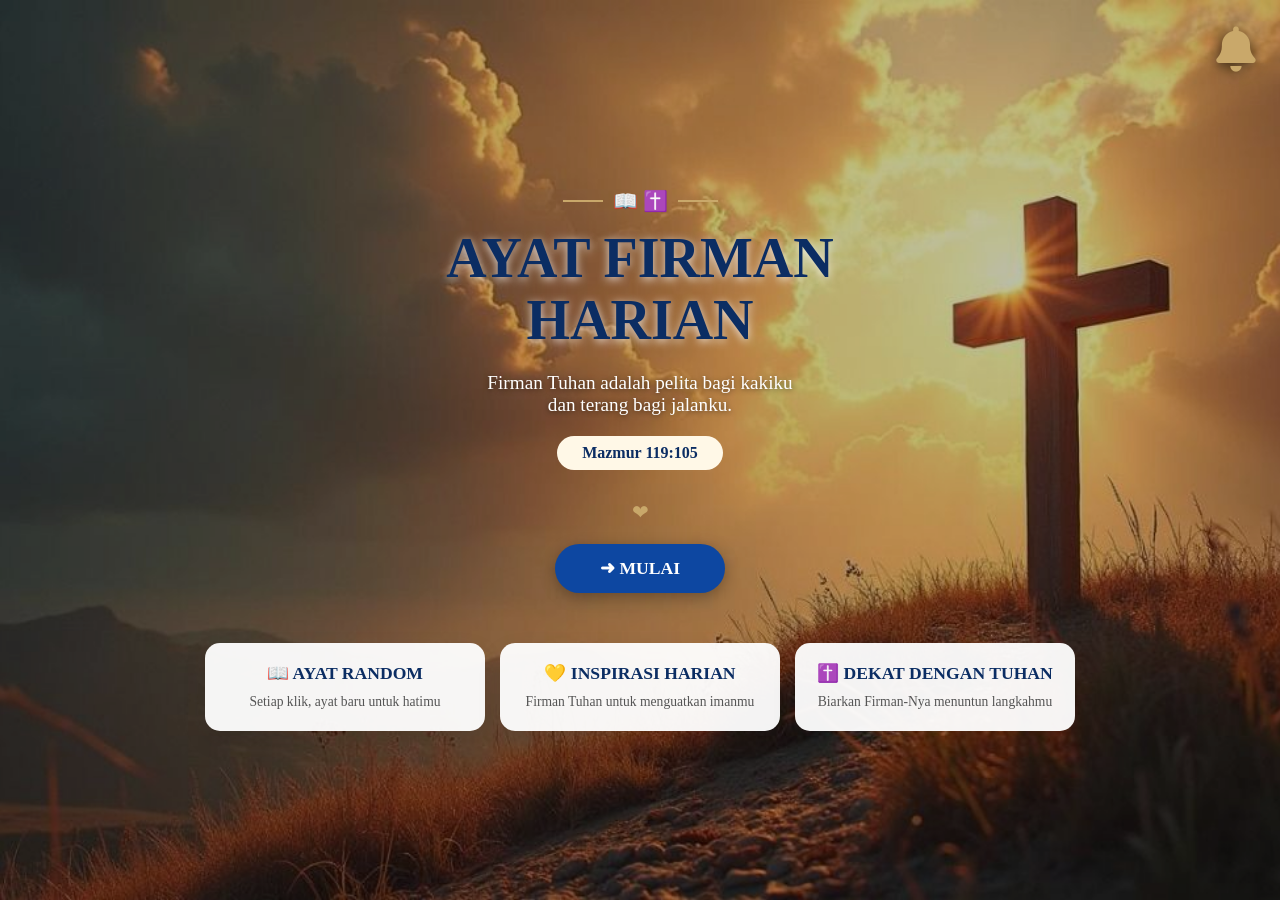
==== index.html @ a87ec7a0 "Add files via upload" ====
<!DOCTYPE html>
<html lang="id">

<head>
    <meta charset="UTF-8">
    <meta name="viewport" content="width=device-width, initial-scale=1.0">
    <title>Ayat Firman Harian</title>
    <link rel="stylesheet" href="style.css">
    <link rel="stylesheet" href="https://cdnjs.cloudflare.com/ajax/libs/font-awesome/6.4.0/css/all.min.css">
</head>

<body>
    <section class="hero">
        <div class="overlay">
            <!-- LINK KE HALAMAN PEMBERITAHUAN -->
            <a href="pemberitahuan.html" class="btn-top-right" title="Jadwal Komunitas">
                <i class="fa-solid fa-bell"></i>
            </a>

            <div class="top-icon">
                <div class="line"></div>
                <div class="icon">📖 ✝️</div>
                <div class="line"></div>
            </div>

            <h1>AYAT FIRMAN<br>HARIAN</h1>
            <p class="ayat">Firman Tuhan adalah pelita bagi kakiku<br>dan terang bagi jalanku.</p>
            <div class="mazmur">Mazmur 119:105</div>

            <div class="divider"><span>❤</span></div>

            <!-- TOMBOL MULAI -->
            <div class="action-buttons-home">
                <a href="home.html" class="btn">➜ MULAI</a>
            </div>

            <div class="fitur">
                <div class="box">
                    <h3>📖 AYAT RANDOM</h3>
                    <p>Setiap klik, ayat baru untuk hatimu</p>
                </div>
                <div class="box">
                    <h3>💛 INSPIRASI HARIAN</h3>
                    <p>Firman Tuhan untuk menguatkan imanmu</p>
                </div>
                <div class="box">
                    <h3>✝️ DEKAT DENGAN TUHAN</h3>
                    <p>Biarkan Firman-Nya menuntun langkahmu</p>
                </div>
            </div>
        </div>
    </section>
</body>

</html>
---- style.css ----
/* --- RESET & GLOBAL --- */
* { margin: 0; padding: 0; box-sizing: border-box; font-family: 'Georgia', serif; }

/* --- HERO SECTION --- */
.hero { 
    background: url('bg.jpg.jpg') no-repeat center center/cover; 
    min-height: 100vh; /* KUNCI PERBAIKAN: Agar background bisa memanjang menyesuaikan konten */
    display: flex; 
    justify-content: center; 
    align-items: center; 
    text-align: center; 
}

.overlay { 
    position: relative; 
    background: rgba(0, 0, 0, 0.25); 
    width: 100%; 
    min-height: 100vh; /* Background gelap juga ikut memanjang */
    display: flex; 
    flex-direction: column; 
    justify-content: center; 
    align-items: center; 
    padding: 60px 20px 40px; /* Memberi jarak aman di atas dan bawah */
}

/* --- TOMBOL POJOK KANAN ATAS (LONCENG) --- */
.btn-top-right {
    position: absolute;
    top: 25px;
    right: 25px;
    background: transparent;
    border: none;
    color: #c9a86a; 
    font-size: 45px; 
    cursor: pointer;
    transition: 0.3s;
    z-index: 100;
    filter: drop-shadow(0 3px 6px rgba(0,0,0,0.6));
    text-decoration: none;
}

.btn-top-right:hover {
    color: #fff;
    transform: scale(1.15) rotate(15deg);
}

/* --- DECORATION --- */
.top-icon { display: flex; align-items: center; gap: 10px; margin-bottom: 15px; }
.top-icon .line { width: 40px; height: 2px; background: #c9a86a; }
.top-icon .icon { font-size: 20px; }

/* --- TEXTS --- */
h1 { font-size: 3.5rem; color: #0b2d63; line-height: 1.1; margin-bottom: 20px; text-shadow: 0 2px 10px rgba(255,255,255,0.8); }
.ayat { font-size: 1.2rem; color: #fff; margin-bottom: 20px; max-width: 600px; text-shadow: 0 1px 5px rgba(0,0,0,0.5); }
.mazmur { display: inline-block; background: #fff8e7; padding: 8px 25px; border-radius: 30px; font-size: 1rem; color: #0b2d63; font-weight: bold; margin-bottom: 30px; }
.divider { margin-bottom: 20px; color: #c9a86a; font-size: 20px; }

/* --- WADAH TOMBOL MULAI --- */
.action-buttons-home {
    display: flex;
    justify-content: center;
    margin-bottom: 50px;
}

.btn { 
    display: inline-block; 
    background: #0d47a1; 
    color: white; 
    text-decoration: none; 
    padding: 14px 45px; 
    font-size: 1.1rem; 
    border-radius: 40px; 
    font-weight: bold;
    transition: 0.3s; 
    box-shadow: 0 4px 15px rgba(0,0,0,0.3); 
    border: none;
    cursor: pointer;
}
.btn:hover { transform: scale(1.05); background: #1a3c66; }

/* --- FEATURE CARDS --- */
.fitur { display: flex; justify-content: center; gap: 15px; padding: 0 20px; flex-wrap: wrap; width: 100%; max-width: 1000px; }
.box { 
    background: rgba(255, 255, 255, 0.95); 
    padding: 20px; 
    width: 280px; 
    border-radius: 15px; 
    box-shadow: 0 10px 25px rgba(0,0,0,0.1); 
    text-align: center;
}
.box h3 { color: #0b2d63; margin-bottom: 8px; font-size: 1.1rem; }
.box p { font-size: 0.85rem; color: #555; line-height: 1.4; }

/* --- HALAMAN PEMBERITAHUAN --- */
.info-container {
    background: rgba(255, 255, 255, 0.95);
    padding: 40px;
    border-radius: 20px;
    width: 100%;
    max-width: 600px;
    text-align: center;
    box-shadow: 0 15px 30px rgba(0,0,0,0.2);
    animation: munculPopup 0.4s ease-out;
}

@keyframes munculPopup {
    from { transform: translateY(20px); opacity: 0; }
    to { transform: translateY(0); opacity: 1; }
}

.info-container h2 {
    color: #0b2d63;
    font-size: 2rem;
    margin-bottom: 5px;
    font-family: 'Georgia', serif;
}

.info-subtitle {
    color: #666;
    font-style: italic;
    margin-bottom: 25px;
    border-bottom: 2px solid #c9a86a;
    padding-bottom: 15px;
}

.cg-list { text-align: left; max-height: 50vh; overflow-y: auto; padding-right: 5px; }

.cg-item {
    background: #f4f7f6;
    padding: 20px;
    border-radius: 12px;
    margin-bottom: 15px;
    border-left: 5px solid #0d47a1;
    box-shadow: 0 4px 10px rgba(0,0,0,0.05);
}

.cg-item h4 { color: #0d47a1; font-size: 1.2rem; margin-bottom: 8px; font-family: Arial, sans-serif; }
.cg-item p { color: #555; font-size: 0.95rem; margin-bottom: 5px; font-family: Arial, sans-serif; }
.cg-item i { color: #c9a86a; width: 25px; text-align: center; }

.btn-back {
    display: inline-block;
    margin-top: 25px;
    color: #0d47a1;
    text-decoration: none;
    font-weight: bold;
    font-family: Arial, sans-serif;
    transition: 0.3s;
    padding: 12px 25px;
    border: 2px solid #0d47a1;
    border-radius: 25px;
}

.btn-back:hover { background: #0d47a1; color: white; }

/* --- RESPONSIVE MOBILE --- */
@media screen and (max-width: 600px) {
    h1 { font-size: 2.2rem; margin-top: 30px; } /* Jarak aman dari ikon lonceng */
    .ayat { font-size: 1rem; padding: 0 10px; margin-bottom: 15px; }
    .mazmur { font-size: 0.9rem; margin-bottom: 25px; }
    .btn { padding: 12px 35px; font-size: 1rem; margin-bottom: 40px; }
    
    .fitur { flex-direction: column; align-items: center; gap: 15px; }
    .box { width: 100%; max-width: 320px; padding: 15px; }
    
    .btn-top-right { top: 15px; right: 15px; font-size: 32px; }

    .info-container { width: 90%; padding: 25px 20px; }
    .info-container h2 { font-size: 1.5rem; }
    .cg-item h4 { font-size: 1.1rem; }
}
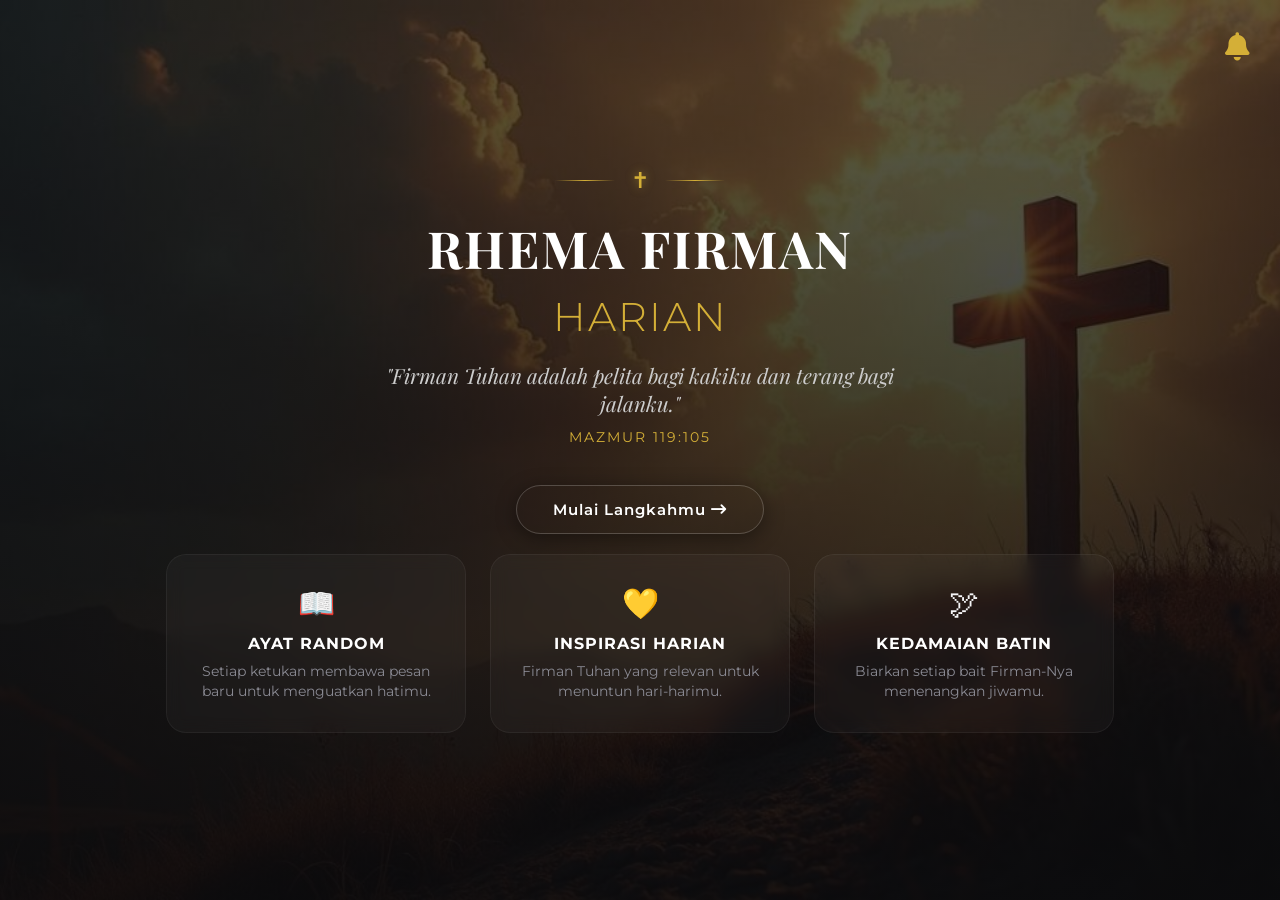
==== commit 7d43ba52: "Update index.html" ====
--- a/index.html
+++ b/index.html
@@ -5,51 +5,96 @@
     <meta charset="UTF-8">
     <meta name="viewport" content="width=device-width, initial-scale=1.0">
     <title>Ayat Firman Harian</title>
-    <link rel="stylesheet" href="style.css">
+    <link href="https://fonts.googleapis.com/css2?family=Montserrat:wght@300;400;600&family=Playfair+Display:ital,wght@0,600;1,400&display=swap" rel="stylesheet">
     <link rel="stylesheet" href="https://cdnjs.cloudflare.com/ajax/libs/font-awesome/6.4.0/css/all.min.css">
+    <style>
+        * { margin: 0; padding: 0; box-sizing: border-box; }
+        body { font-family: 'Montserrat', sans-serif; background: #0a0a0c; color: #f5f5f7; overflow-x: hidden; }
+        .hero { 
+            background: url('bg.jpg.jpg') no-repeat center center/cover fixed; 
+            min-height: 100vh; 
+            display: flex; 
+            justify-content: center; 
+            align-items: center; 
+        }
+        .overlay { 
+            background: linear-gradient(to bottom, rgba(10, 10, 12, 0.65), rgba(10, 10, 12, 0.92)); 
+            width: 100%; min-height: 100vh; display: flex; flex-direction: column; 
+            justify-content: center; align-items: center; padding: 80px 24px; text-align: center;
+        }
+        .animate-fade-in { animation: fadeInUp 1s cubic-bezier(0.21, 0.6, 0.35, 1) forwards; }
+        @keyframes fadeInUp {
+            from { opacity: 0; transform: translateY(25px); }
+            to { opacity: 1; transform: translateY(0); }
+        }
+        .top-icon-modern { display: flex; align-items: center; gap: 16px; margin-bottom: 24px; }
+        .top-icon-modern .gold-line { width: 60px; height: 1px; background: linear-gradient(90deg, transparent, #d4af37, transparent); }
+        .top-icon-modern .icon-cross { font-size: 22px; color: #d4af37; text-shadow: 0 0 10px rgba(212, 175, 55, 0.5); }
+        .premium-title { font-family: 'Playfair Display', serif; font-size: 3.2rem; color: #ffffff; letter-spacing: 2px; line-height: 1.2; margin-bottom: 20px; }
+        .premium-title .light-text { font-weight: 300; font-family: 'Montserrat', sans-serif; font-size: 2.5rem; color: #d4af37; }
+        .breathing-title { animation: breathe 4s ease-in-out infinite alternate; }
+        @keyframes breathe {
+            0% { text-shadow: 0 0 10px rgba(255,255,255,0.1); letter-spacing: 2px; }
+            100% { text-shadow: 0 0 25px rgba(212, 175, 55, 0.35); letter-spacing: 3px; }
+        }
+        .ayat-modern { font-family: 'Playfair Display', serif; font-style: italic; font-size: 1.3rem; color: #cccccc; max-width: 550px; margin-bottom: 12px; }
+        .mazmur-modern { font-size: 0.85rem; text-transform: uppercase; letter-spacing: 2px; color: #d4af37; margin-bottom: 40px; }
+        .btn-premium { 
+            display: inline-block; background: transparent; color: #ffffff; text-decoration: none; 
+            padding: 14px 36px; font-size: 0.95rem; border-radius: 40px; font-weight: 600; letter-spacing: 1px;
+            border: 1px solid rgba(255, 255, 255, 0.2); box-shadow: 0 4px 20px rgba(0,0,0,0.4); transition: all 0.4s cubic-bezier(0.16, 1, 0.3, 1);
+        }
+        .btn-premium:hover { background: #ffffff; color: #0a0a0c; transform: translateY(-2px); box-shadow: 0 0 20px rgba(214, 175, 55, 0.4); border-color: #d4af37; }
+        .btn-top-right-modern { position: fixed; top: 30px; right: 30px; color: #d4af37; font-size: 28px; z-index: 100; animation: swingBell 4s ease-in-out infinite; }
+        @keyframes swingBell { 0%, 100% { transform: rotate(0); } 5% { transform: rotate(15deg); } 10% { transform: rotate(-15deg); } 15% { transform: rotate(10deg); } 20% { transform: rotate(-10deg); } 25% { transform: rotate(0); } }
+        .fitur-modern { display: flex; justify-content: center; gap: 24px; max-width: 1100px; width: 100%; margin-top: 20px; flex-wrap: wrap; }
+        .box-modern { background: rgba(255, 255, 255, 0.03); border: 1px solid rgba(255, 255, 255, 0.05); backdrop-filter: blur(8px); padding: 30px 24px; width: 300px; border-radius: 20px; text-align: center; transition: 0.3s; }
+        .box-modern:hover { transform: translateY(-5px); background: rgba(255, 255, 255, 0.06); border-color: rgba(212, 175, 55, 0.3); }
+        .box-icon { font-size: 30px; margin-bottom: 12px; }
+        .box-modern h3 { font-size: 1rem; letter-spacing: 1px; color: #ffffff; margin-bottom: 8px; }
+        .box-modern p { font-size: 0.85rem; color: #8a8a93; line-height: 1.5; }
+        @media screen and (max-width: 600px) { .premium-title { font-size: 2.2rem; } .premium-title .light-text { font-size: 1.8rem; } .box-modern { width: 100%; } }
+    </style>
 </head>
 
 <body>
     <section class="hero">
-        <div class="overlay">
-            <!-- LINK KE HALAMAN PEMBERITAHUAN -->
-            <a href="pemberitahuan.html" class="btn-top-right" title="Jadwal Komunitas">
+        <div class="overlay animate-fade-in">
+            <a href="pemberitahuan.html" class="btn-top-right-modern" title="Jadwal Komunitas">
                 <i class="fa-solid fa-bell"></i>
             </a>
+            <div class="top-icon-modern">
+                <span class="gold-line"></span>
+                <span class="icon-cross">✝</span>
+                <span class="gold-line"></span>
+            </div>
+            <h1 class="premium-title breathing-title">RHEMA FIRMAN<br><span class="light-text">HARIAN</span></h1>
+            <p class="ayat-modern">"Firman Tuhan adalah pelita bagi kakiku dan terang bagi jalanku."</p>
+            <div class="mazmur-modern">Mazmur 119:105</div>
 
-            <div class="top-icon">
-                <div class="line"></div>
-                <div class="icon">📖 ✝️</div>
-                <div class="line"></div>
+            <div class="action-buttons-home">
+                <a href="mood.html" class="btn-premium">Mulai Langkahmu <i class="fa-solid fa-arrow-right-long"></i></a>
             </div>
 
-            <h1>AYAT FIRMAN<br>HARIAN</h1>
-            <p class="ayat">Firman Tuhan adalah pelita bagi kakiku<br>dan terang bagi jalanku.</p>
-            <div class="mazmur">Mazmur 119:105</div>
-
-            <div class="divider"><span>❤</span></div>
-
-            <!-- TOMBOL MULAI -->
-            <div class="action-buttons-home">
-                <a href="home.html" class="btn">➜ MULAI</a>
-            </div>
-
-            <div class="fitur">
-                <div class="box">
-                    <h3>📖 AYAT RANDOM</h3>
-                    <p>Setiap klik, ayat baru untuk hatimu</p>
+            <div class="fitur-modern">
+                <div class="box-modern">
+                    <div class="box-icon">📖</div>
+                    <h3>AYAT RANDOM</h3>
+                    <p>Setiap ketukan membawa pesan baru untuk menguatkan hatimu.</p>
                 </div>
-                <div class="box">
-                    <h3>💛 INSPIRASI HARIAN</h3>
-                    <p>Firman Tuhan untuk menguatkan imanmu</p>
+                <div class="box-modern">
+                    <div class="box-icon">💛</div>
+                    <h3>INSPIRASI HARIAN</h3>
+                    <p>Firman Tuhan yang relevan untuk menuntun hari-harimu.</p>
                 </div>
-                <div class="box">
-                    <h3>✝️ DEKAT DENGAN TUHAN</h3>
-                    <p>Biarkan Firman-Nya menuntun langkahmu</p>
+                <div class="box-modern">
+                    <div class="box-icon">🕊</div>
+                    <h3>KEDAMAIAN BATIN</h3>
+                    <p>Biarkan setiap bait Firman-Nya menenangkan jiwamu.</p>
                 </div>
             </div>
         </div>
     </section>
 </body>
 
-</html>+</html>
